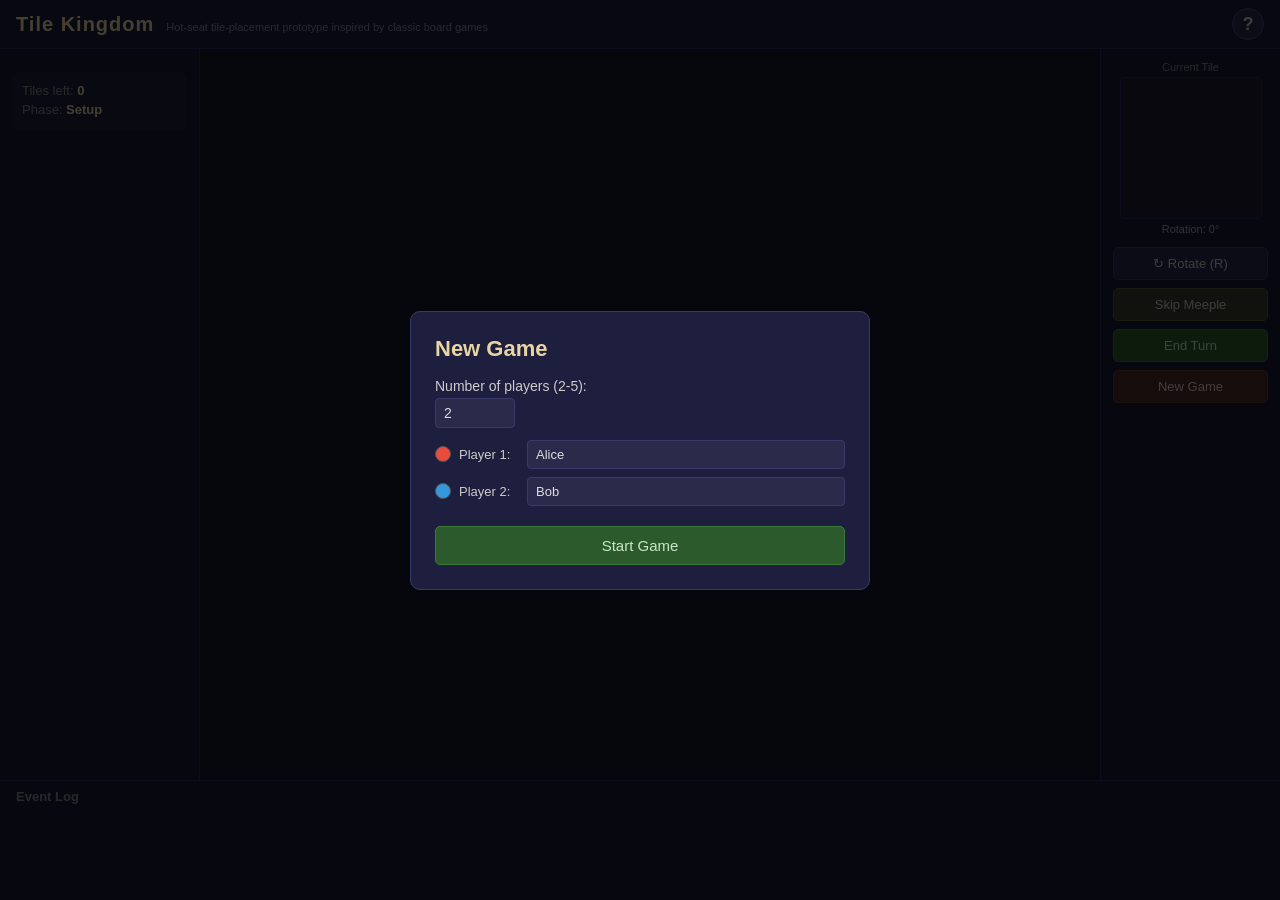
==== static/codex-token-monitor/carcassonne/index.html @ fed553e3 "feat: add raw export tests, update server with CORS, enhance UI" ====
<!DOCTYPE html>
<html lang="en">
<head>
<meta charset="UTF-8">
<meta name="viewport" content="width=device-width, initial-scale=1.0">
<title>Tile Kingdom - Hot-seat Tile-laying Board Game</title>
<link rel="stylesheet" href="styles.css">
</head>
<body>
<div id="app">

<header id="top-bar">
  <div id="title-area">
    <h1>Tile Kingdom</h1>
    <span id="subtitle">Hot-seat tile-placement prototype inspired by classic board games</span>
  </div>
  <button id="btn-help" title="How to play">?</button>
</header>

<div id="main-area">
  <div id="left-panel">
    <div id="players-panel"></div>
    <div id="game-info">
      <div class="info-row"><span class="info-label">Tiles left:</span> <span id="tiles-left">0</span></div>
      <div class="info-row"><span class="info-label">Phase:</span> <span id="game-phase">Setup</span></div>
    </div>
  </div>

  <div id="board-container">
    <canvas id="board-canvas"></canvas>
  </div>

  <div id="right-panel">
    <div id="current-tile-preview">
      <div class="preview-label">Current Tile</div>
      <canvas id="preview-canvas" width="140" height="140"></canvas>
      <div id="rotation-display">Rotation: 0&deg;</div>
    </div>
    <div id="controls">
      <button id="btn-rotate" class="ctrl-btn" title="Rotate tile 90° clockwise">↻ Rotate (R)</button>
      <button id="btn-skip-meeple" class="ctrl-btn ctrl-secondary" title="Skip meeple placement">Skip Meeple</button>
      <button id="btn-end-turn" class="ctrl-btn ctrl-primary" title="End current turn">End Turn</button>
      <button id="btn-restart" class="ctrl-btn ctrl-danger">New Game</button>
    </div>
  </div>
</div>

<div id="log-panel">
  <h3>Event Log</h3>
  <div id="log-entries"></div>
</div>

</div>

<div id="setup-modal" class="modal">
  <div class="modal-content">
    <h2>New Game</h2>
    <div class="setup-row">
      <label for="player-count">Number of players (2-5):</label>
      <input type="number" id="player-count" min="2" max="5" value="2">
    </div>
    <div id="player-names"></div>
    <button id="btn-start-game" class="ctrl-btn ctrl-primary">Start Game</button>
  </div>
</div>

<div id="help-modal" class="modal hidden">
  <div class="modal-content modal-help">
    <h2>How to Play</h2>
    <div class="help-section">
      <h3>Objective</h3>
      <p>Build the land tile by tile. Score points by completing roads, cities, and monasteries. Place your followers (meeples) strategically to claim features.</p>
    </div>
    <div class="help-section">
      <h3>Game Flow</h3>
      <ol>
        <li><strong>Draw a tile</strong> - A random tile is drawn from the deck.</li>
        <li><strong>Rotate &amp; place</strong> - Green-highlighted cells show valid placements. Click to place. Press <kbd>R</kbd> to rotate.</li>
        <li><strong>Place a meeple (optional)</strong> - Click a feature (road, city, monastery, or field) on the just-placed tile. Cannot claim a feature already claimed by anyone.</li>
        <li><strong>End turn</strong> - Completed features are scored automatically. Meeples return to your supply.</li>
      </ol>
    </div>
    <div class="help-section">
      <h3>Controls</h3>
      <table>
        <tr><td><kbd>Click</kbd></td><td>Place tile on highlighted cell</td></tr>
        <tr><td><kbd>R</kbd></td><td>Rotate tile 90 degrees</td></tr>
        <tr><td><kbd>Space</kbd></td><td>Skip meeple placement</td></tr>
        <tr><td><kbd>Enter</kbd></td><td>End turn</td></tr>
        <tr><td><kbd>Drag</kbd></td><td>Pan the board</td></tr>
        <tr><td><kbd>Scroll</kbd></td><td>Zoom in/out</td></tr>
      </table>
    </div>
    <div class="help-section">
      <h3>Scoring</h3>
      <ul>
        <li><strong>Road (completed):</strong> 1 point per tile</li>
        <li><strong>City (completed):</strong> 2 points per tile + 2 per shield</li>
        <li><strong>Monastery (completed):</strong> 9 points when surrounded by 8 tiles</li>
        <li><strong>End-game incomplete roads:</strong> 1 point per tile</li>
        <li><strong>End-game incomplete cities:</strong> 1 point per tile + 1 per shield</li>
        <li><strong>End-game monasteries:</strong> 1 point per surrounding tile + 1 for the monastery itself</li>
        <li><strong>End-game fields:</strong> 3 points per completed city bordering the field</li>
      </ul>
    </div>
    <div class="help-section">
      <h3>About this Edition</h3>
      <p>This is a hot-seat prototype for 2-5 players. The tile distribution is a <strong>representative deck</strong> (approximately 40 tiles) rather than the official 72-tile set. Core object rules and scoring mechanics are preserved. No AI or network play. All rendering is procedural (no original artwork used).</p>
    </div>
    <button id="btn-close-help" class="ctrl-btn">Close</button>
  </div>
</div>

<script src="game.js"></script>
<script src="app.js"></script>
</body>
</html>
---- static/codex-token-monitor/carcassonne/styles.css ----
*, *::before, *::after {
  box-sizing: border-box;
  margin: 0;
  padding: 0;
}

html, body {
  width: 100%;
  height: 100%;
  overflow: hidden;
  font-family: "Segoe UI", Tahoma, Geneva, Verdana, sans-serif;
  font-size: 14px;
  color: #e0e0e0;
  background: #12122a;
}

#app {
  display: flex;
  flex-direction: column;
  height: 100vh;
}

#top-bar {
  display: flex;
  align-items: center;
  justify-content: space-between;
  padding: 8px 16px;
  background: #1a1a3e;
  border-bottom: 1px solid #2a2a5a;
  flex-shrink: 0;
}

#title-area {
  display: flex;
  align-items: baseline;
  gap: 12px;
}

#top-bar h1 {
  font-size: 20px;
  color: #e8d5a3;
  font-weight: 700;
  letter-spacing: 1px;
}

#subtitle {
  font-size: 11px;
  color: #8888aa;
}

#btn-help {
  width: 32px;
  height: 32px;
  border-radius: 50%;
  border: 1px solid #4a4a7a;
  background: #2a2a4a;
  color: #ccc;
  font-size: 18px;
  font-weight: bold;
  cursor: pointer;
  transition: background 0.2s;
}

#btn-help:hover {
  background: #3a3a6a;
}

#main-area {
  display: flex;
  flex: 1;
  min-height: 0;
  overflow: hidden;
}

#left-panel {
  width: 200px;
  min-width: 180px;
  background: #161636;
  border-right: 1px solid #2a2a5a;
  padding: 12px;
  overflow-y: auto;
  flex-shrink: 0;
  display: flex;
  flex-direction: column;
  gap: 12px;
}

.player-card {
  padding: 10px;
  margin-bottom: 6px;
  background: #1e1e3e;
  border-radius: 6px;
  transition: background 0.2s;
}

.player-card.active {
  background: #2a2a5a;
  box-shadow: 0 0 8px rgba(52, 152, 219, 0.3);
}

.player-card.winner {
  background: #2a3a2a;
  box-shadow: 0 0 12px rgba(255, 215, 0, 0.4);
}

.player-name {
  font-weight: 700;
  font-size: 14px;
  color: #ddd;
}

.player-score {
  font-size: 20px;
  font-weight: 700;
  color: #e8d5a3;
  margin: 2px 0;
}

.player-meeples {
  font-size: 11px;
  color: #999;
}

#game-info {
  background: #1e1e3e;
  border-radius: 6px;
  padding: 10px;
}

.info-row {
  margin-bottom: 4px;
  font-size: 13px;
}

.info-label {
  color: #888;
}

#tiles-left, #game-phase {
  color: #e8d5a3;
  font-weight: 600;
}

#board-container {
  flex: 1;
  min-width: 0;
  position: relative;
  overflow: hidden;
  cursor: grab;
}

#board-container:active {
  cursor: grabbing;
}

#board-canvas {
  display: block;
  width: 100%;
  height: 100%;
}

#right-panel {
  width: 180px;
  min-width: 170px;
  background: #161636;
  border-left: 1px solid #2a2a5a;
  padding: 12px;
  display: flex;
  flex-direction: column;
  gap: 12px;
  align-items: center;
  overflow-y: auto;
  flex-shrink: 0;
}

#current-tile-preview {
  text-align: center;
}

.preview-label {
  font-size: 11px;
  color: #888;
  margin-bottom: 4px;
}

#preview-canvas {
  display: block;
  margin: 0 auto;
  border: 1px solid #2a2a5a;
  border-radius: 4px;
  background: #1a1a2e;
}

#rotation-display {
  font-size: 11px;
  color: #aaa;
  margin-top: 4px;
}

#controls {
  display: flex;
  flex-direction: column;
  gap: 8px;
  width: 100%;
}

.ctrl-btn {
  padding: 8px 10px;
  border: 1px solid #3a3a6a;
  border-radius: 5px;
  background: #2a2a4a;
  color: #ccc;
  font-size: 13px;
  cursor: pointer;
  transition: background 0.15s, border-color 0.15s;
  white-space: nowrap;
}

.ctrl-btn:hover:not(:disabled) {
  background: #3a3a6a;
}

.ctrl-btn:disabled {
  opacity: 0.4;
  cursor: not-allowed;
}

.ctrl-primary {
  background: #2d5a2d;
  border-color: #3a7a3a;
  color: #c8e6c9;
}

.ctrl-primary:hover:not(:disabled) {
  background: #3a7a3a;
}

.ctrl-secondary {
  background: #3a3a2d;
  border-color: #5a5a3a;
}

.ctrl-secondary:hover:not(:disabled) {
  background: #5a5a3a;
}

.ctrl-danger {
  background: #4a2a2a;
  border-color: #6a3a3a;
  color: #f5c6cb;
}

.ctrl-danger:hover:not(:disabled) {
  background: #6a3a3a;
}

#log-panel {
  height: 120px;
  min-height: 80px;
  background: #161636;
  border-top: 1px solid #2a2a5a;
  padding: 8px 16px;
  overflow-y: auto;
  flex-shrink: 0;
}

#log-panel h3 {
  font-size: 13px;
  color: #888;
  margin-bottom: 4px;
}

#log-entries {
  font-size: 11px;
  color: #aaa;
  line-height: 1.5;
}

.log-entry {
  padding: 1px 0;
}

.modal {
  position: fixed;
  top: 0;
  left: 0;
  width: 100%;
  height: 100%;
  background: rgba(0, 0, 0, 0.7);
  display: flex;
  align-items: center;
  justify-content: center;
  z-index: 1000;
}

.modal.hidden {
  display: none;
}

.modal-content {
  background: #1e1e3e;
  border: 1px solid #3a3a6a;
  border-radius: 10px;
  padding: 24px;
  max-width: 460px;
  width: 90%;
  max-height: 85vh;
  overflow-y: auto;
}

.modal-help {
  max-width: 540px;
}

.modal-content h2 {
  font-size: 22px;
  color: #e8d5a3;
  margin-bottom: 16px;
}

.setup-row {
  margin-bottom: 12px;
}

.setup-row label {
  display: block;
  margin-bottom: 4px;
  color: #ccc;
}

#player-count {
  width: 80px;
  padding: 6px 8px;
  border: 1px solid #3a3a6a;
  border-radius: 4px;
  background: #2a2a4a;
  color: #ddd;
  font-size: 14px;
}

.player-name-row {
  display: flex;
  align-items: center;
  gap: 8px;
  margin-bottom: 8px;
}

.color-swatch {
  width: 16px;
  height: 16px;
  border-radius: 50%;
  flex-shrink: 0;
  border: 1px solid #555;
}

.player-name-row label {
  width: 60px;
  font-size: 13px;
  color: #ccc;
  flex-shrink: 0;
}

.player-name-input {
  flex: 1;
  padding: 6px 8px;
  border: 1px solid #3a3a6a;
  border-radius: 4px;
  background: #2a2a4a;
  color: #ddd;
  font-size: 13px;
}

.player-name-input:focus {
  outline: none;
  border-color: #5a5a9a;
}

#btn-start-game {
  margin-top: 12px;
  width: 100%;
  padding: 10px;
  font-size: 15px;
}

.help-section {
  margin-bottom: 16px;
}

.help-section h3 {
  font-size: 15px;
  color: #e8d5a3;
  margin-bottom: 6px;
  border-bottom: 1px solid #2a2a5a;
  padding-bottom: 4px;
}

.help-section p, .help-section li {
  font-size: 13px;
  color: #ccc;
  line-height: 1.5;
  margin-bottom: 3px;
}

.help-section ol, .help-section ul {
  margin-left: 20px;
}

.help-section table {
  width: 100%;
  border-collapse: collapse;
}

.help-section td {
  padding: 4px 8px;
  font-size: 13px;
  color: #ccc;
  border-bottom: 1px solid #1a1a3a;
}

.help-section td:first-child {
  width: 80px;
  text-align: center;
}

kbd {
  display: inline-block;
  padding: 1px 6px;
  font-size: 11px;
  font-family: monospace;
  background: #2a2a4a;
  border: 1px solid #4a4a6a;
  border-radius: 3px;
  color: #ddd;
}

#btn-close-help {
  margin-top: 8px;
}
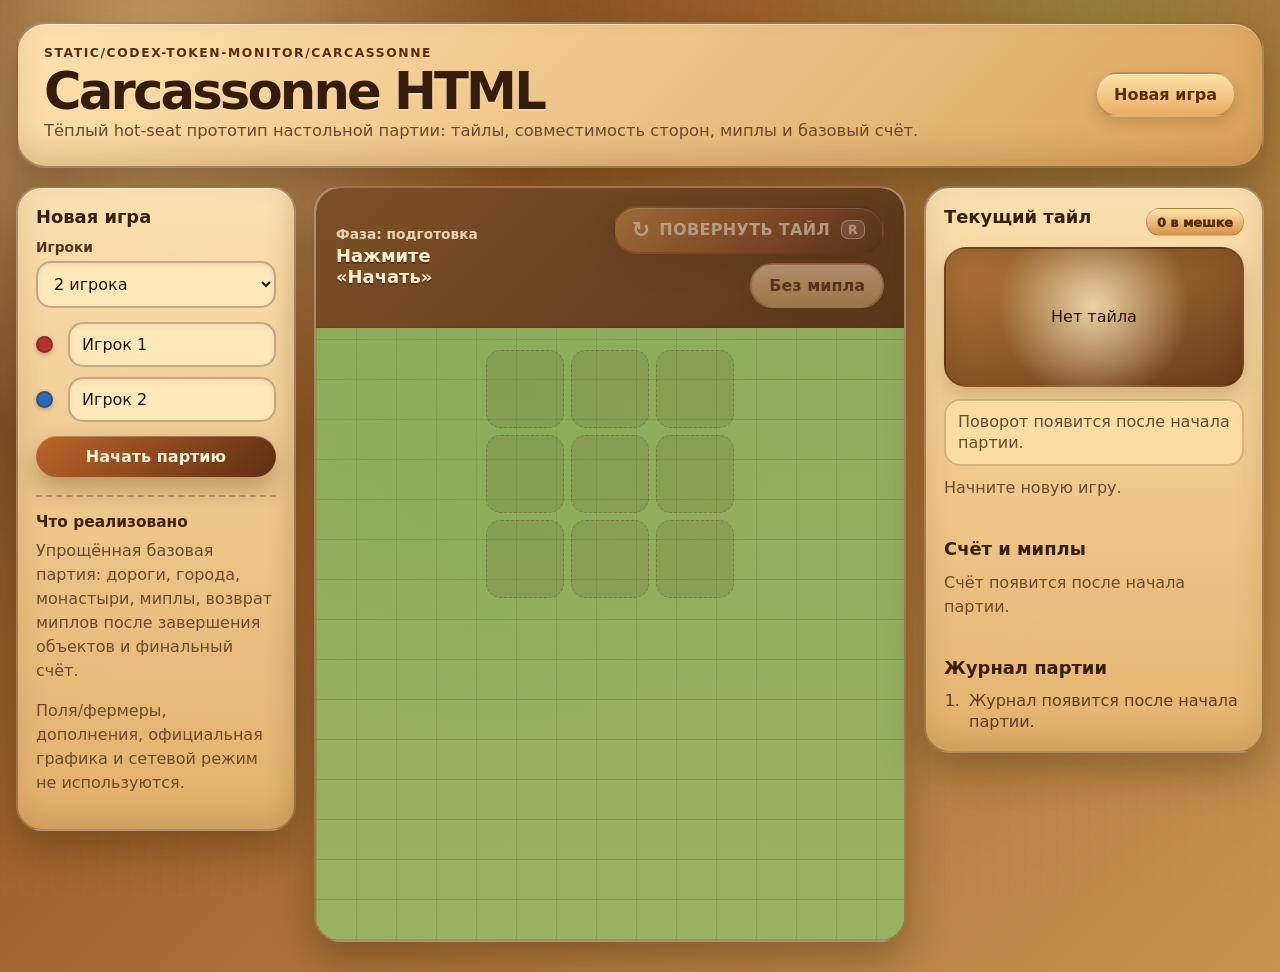
==== commit 5087ad6a: "chore: sync repository state" ====
--- a/static/codex-token-monitor/carcassonne/index.html
+++ b/static/codex-token-monitor/carcassonne/index.html
@@ -1,117 +1,87 @@
-<!DOCTYPE html>
-<html lang="en">
+<!doctype html>
+<html lang="ru">
 <head>
-<meta charset="UTF-8">
-<meta name="viewport" content="width=device-width, initial-scale=1.0">
-<title>Tile Kingdom - Hot-seat Tile-laying Board Game</title>
-<link rel="stylesheet" href="styles.css">
+  <meta charset="utf-8" />
+  <meta name="viewport" content="width=device-width, initial-scale=1" />
+  <title>Carcassonne HTML Prototype</title>
+  <link rel="stylesheet" href="styles.css" />
 </head>
 <body>
-<div id="app">
+  <div class="app-shell">
+    <header class="topbar">
+      <div>
+        <p class="eyebrow">static/codex-token-monitor/carcassonne</p>
+        <h1>Carcassonne HTML</h1>
+        <p class="subtitle">Тёплый hot-seat прототип настольной партии: тайлы, совместимость сторон, миплы и базовый счёт.</p>
+      </div>
+      <button id="new-game-top" class="ghost-button" type="button">Новая игра</button>
+    </header>
 
-<header id="top-bar">
-  <div id="title-area">
-    <h1>Tile Kingdom</h1>
-    <span id="subtitle">Hot-seat tile-placement prototype inspired by classic board games</span>
-  </div>
-  <button id="btn-help" title="How to play">?</button>
-</header>
+    <main class="layout">
+      <aside class="panel setup-panel" id="setup-panel">
+        <h2>Новая игра</h2>
+        <label class="field-label" for="player-count">Игроки</label>
+        <select id="player-count">
+          <option value="2">2 игрока</option>
+          <option value="3">3 игрока</option>
+          <option value="4">4 игрока</option>
+          <option value="5">5 игроков</option>
+        </select>
+        <div id="player-names" class="player-names"></div>
+        <button id="start-game" class="primary-button" type="button">Начать партию</button>
 
-<div id="main-area">
-  <div id="left-panel">
-    <div id="players-panel"></div>
-    <div id="game-info">
-      <div class="info-row"><span class="info-label">Tiles left:</span> <span id="tiles-left">0</span></div>
-      <div class="info-row"><span class="info-label">Phase:</span> <span id="game-phase">Setup</span></div>
-    </div>
+        <section class="rules-note">
+          <h3>Что реализовано</h3>
+          <p>Упрощённая базовая партия: дороги, города, монастыри, миплы, возврат миплов после завершения объектов и финальный счёт.</p>
+          <p>Поля/фермеры, дополнения, официальная графика и сетевой режим не используются.</p>
+        </section>
+      </aside>
+
+      <section class="board-panel">
+        <div class="board-toolbar">
+          <div>
+            <p class="turn-label" id="phase-label">Фаза: подготовка</p>
+            <h2 id="current-player-title">Нажмите «Начать»</h2>
+          </div>
+          <div class="toolbar-actions">
+            <button id="rotate-tile" class="rotate-button" type="button" aria-keyshortcuts="R" title="Повернуть текущий тайл перед размещением: кнопка или клавиша R">
+              <span class="rotate-icon" aria-hidden="true">↻</span>
+              <span>Повернуть тайл</span>
+              <span class="kbd">R</span>
+            </button>
+            <button id="skip-meeple" class="secondary-button" type="button">Без мипла</button>
+          </div>
+        </div>
+
+        <div id="board" class="board" aria-label="Игровое поле"></div>
+      </section>
+
+      <aside class="panel side-panel">
+        <section class="current-tile-card">
+          <div class="card-header">
+            <h2>Текущий тайл</h2>
+            <span id="deck-counter" class="pill">0 в мешке</span>
+          </div>
+          <div id="current-tile" class="tile-preview" aria-live="polite"></div>
+          <div id="rotation-status" class="rotation-status">Поворот появится после начала партии.</div>
+          <p id="tile-hint" class="hint">Поверните тайл и выберите подсвеченную клетку.</p>
+          <div id="feature-actions" class="feature-actions"></div>
+        </section>
+
+        <section class="score-card">
+          <h2>Счёт и миплы</h2>
+          <div id="scoreboard" class="scoreboard"></div>
+        </section>
+
+        <section class="log-card">
+          <h2>Журнал партии</h2>
+          <ol id="event-log" class="event-log"></ol>
+        </section>
+      </aside>
+    </main>
   </div>
 
-  <div id="board-container">
-    <canvas id="board-canvas"></canvas>
-  </div>
-
-  <div id="right-panel">
-    <div id="current-tile-preview">
-      <div class="preview-label">Current Tile</div>
-      <canvas id="preview-canvas" width="140" height="140"></canvas>
-      <div id="rotation-display">Rotation: 0&deg;</div>
-    </div>
-    <div id="controls">
-      <button id="btn-rotate" class="ctrl-btn" title="Rotate tile 90° clockwise">↻ Rotate (R)</button>
-      <button id="btn-skip-meeple" class="ctrl-btn ctrl-secondary" title="Skip meeple placement">Skip Meeple</button>
-      <button id="btn-end-turn" class="ctrl-btn ctrl-primary" title="End current turn">End Turn</button>
-      <button id="btn-restart" class="ctrl-btn ctrl-danger">New Game</button>
-    </div>
-  </div>
-</div>
-
-<div id="log-panel">
-  <h3>Event Log</h3>
-  <div id="log-entries"></div>
-</div>
-
-</div>
-
-<div id="setup-modal" class="modal">
-  <div class="modal-content">
-    <h2>New Game</h2>
-    <div class="setup-row">
-      <label for="player-count">Number of players (2-5):</label>
-      <input type="number" id="player-count" min="2" max="5" value="2">
-    </div>
-    <div id="player-names"></div>
-    <button id="btn-start-game" class="ctrl-btn ctrl-primary">Start Game</button>
-  </div>
-</div>
-
-<div id="help-modal" class="modal hidden">
-  <div class="modal-content modal-help">
-    <h2>How to Play</h2>
-    <div class="help-section">
-      <h3>Objective</h3>
-      <p>Build the land tile by tile. Score points by completing roads, cities, and monasteries. Place your followers (meeples) strategically to claim features.</p>
-    </div>
-    <div class="help-section">
-      <h3>Game Flow</h3>
-      <ol>
-        <li><strong>Draw a tile</strong> - A random tile is drawn from the deck.</li>
-        <li><strong>Rotate &amp; place</strong> - Green-highlighted cells show valid placements. Click to place. Press <kbd>R</kbd> to rotate.</li>
-        <li><strong>Place a meeple (optional)</strong> - Click a feature (road, city, monastery, or field) on the just-placed tile. Cannot claim a feature already claimed by anyone.</li>
-        <li><strong>End turn</strong> - Completed features are scored automatically. Meeples return to your supply.</li>
-      </ol>
-    </div>
-    <div class="help-section">
-      <h3>Controls</h3>
-      <table>
-        <tr><td><kbd>Click</kbd></td><td>Place tile on highlighted cell</td></tr>
-        <tr><td><kbd>R</kbd></td><td>Rotate tile 90 degrees</td></tr>
-        <tr><td><kbd>Space</kbd></td><td>Skip meeple placement</td></tr>
-        <tr><td><kbd>Enter</kbd></td><td>End turn</td></tr>
-        <tr><td><kbd>Drag</kbd></td><td>Pan the board</td></tr>
-        <tr><td><kbd>Scroll</kbd></td><td>Zoom in/out</td></tr>
-      </table>
-    </div>
-    <div class="help-section">
-      <h3>Scoring</h3>
-      <ul>
-        <li><strong>Road (completed):</strong> 1 point per tile</li>
-        <li><strong>City (completed):</strong> 2 points per tile + 2 per shield</li>
-        <li><strong>Monastery (completed):</strong> 9 points when surrounded by 8 tiles</li>
-        <li><strong>End-game incomplete roads:</strong> 1 point per tile</li>
-        <li><strong>End-game incomplete cities:</strong> 1 point per tile + 1 per shield</li>
-        <li><strong>End-game monasteries:</strong> 1 point per surrounding tile + 1 for the monastery itself</li>
-        <li><strong>End-game fields:</strong> 3 points per completed city bordering the field</li>
-      </ul>
-    </div>
-    <div class="help-section">
-      <h3>About this Edition</h3>
-      <p>This is a hot-seat prototype for 2-5 players. The tile distribution is a <strong>representative deck</strong> (approximately 40 tiles) rather than the official 72-tile set. Core object rules and scoring mechanics are preserved. No AI or network play. All rendering is procedural (no original artwork used).</p>
-    </div>
-    <button id="btn-close-help" class="ctrl-btn">Close</button>
-  </div>
-</div>
-
-<script src="game.js"></script>
-<script src="app.js"></script>
+  <script src="game.js"></script>
+  <script src="app.js"></script>
 </body>
 </html>
--- a/static/codex-token-monitor/carcassonne/styles.css
+++ b/static/codex-token-monitor/carcassonne/styles.css
@@ -1,438 +1,522 @@
-*, *::before, *::after {
-  box-sizing: border-box;
+:root {
+  color-scheme: light;
+  --bg: #b9854a;
+  --bg-deep: #6f431f;
+  --paper: #f6dfb5;
+  --paper-strong: #f2c986;
+  --paper-dark: #d8a35b;
+  --ink: #26180d;
+  --muted: #6a4930;
+  --line: #8f5d2e;
+  --accent: #a85622;
+  --accent-dark: #5b2b12;
+  --accent-bright: #df8c35;
+  --good: #24763b;
+  --good-glow: rgba(68, 151, 70, 0.34);
+  --danger: #9e3026;
+  --field: #78a947;
+  --field-dark: #4f7b2e;
+  --road: #b8793e;
+  --road-dark: #815027;
+  --city: #b34a3c;
+  --city-dark: #763127;
+  --monastery: #e6bc63;
+  --shadow: 0 18px 40px rgba(50, 25, 6, 0.34);
+  --inner-shadow: inset 0 1px 0 rgba(255, 255, 255, 0.45), inset 0 -14px 28px rgba(94, 47, 14, 0.16);
+  --tile-size: 78px;
+}
+
+* { box-sizing: border-box; }
+
+body {
   margin: 0;
-  padding: 0;
-}
-
-html, body {
-  width: 100%;
-  height: 100%;
-  overflow: hidden;
-  font-family: "Segoe UI", Tahoma, Geneva, Verdana, sans-serif;
-  font-size: 14px;
-  color: #e0e0e0;
-  background: #12122a;
-}
-
-#app {
-  display: flex;
-  flex-direction: column;
-  height: 100vh;
-}
-
-#top-bar {
+  min-height: 100vh;
+  font-family: "Trebuchet MS", Candara, "Segoe UI", system-ui, sans-serif;
+  color: var(--ink);
+  background:
+    radial-gradient(circle at 12% 8%, rgba(255, 224, 153, 0.62), transparent 24rem),
+    radial-gradient(circle at 85% 5%, rgba(112, 157, 64, 0.36), transparent 20rem),
+    linear-gradient(135deg, #6b3a18 0%, #a0642d 39%, #c79350 100%);
+}
+
+body::before {
+  content: "";
+  position: fixed;
+  inset: 0;
+  pointer-events: none;
+  opacity: 0.18;
+  background:
+    repeating-linear-gradient(18deg, rgba(255,255,255,0.18) 0, rgba(255,255,255,0.18) 1px, transparent 1px, transparent 12px),
+    repeating-linear-gradient(90deg, rgba(38,24,13,0.22) 0, rgba(38,24,13,0.22) 1px, transparent 1px, transparent 16px);
+  mix-blend-mode: soft-light;
+}
+
+button, input, select { font: inherit; }
+button { cursor: pointer; }
+button:disabled { cursor: not-allowed; opacity: 0.5; filter: grayscale(0.25); }
+
+.app-shell {
+  position: relative;
+  z-index: 1;
+  width: min(1600px, calc(100vw - 32px));
+  margin: 0 auto;
+  padding: 22px 0 30px;
+}
+
+.topbar {
   display: flex;
   align-items: center;
   justify-content: space-between;
-  padding: 8px 16px;
-  background: #1a1a3e;
-  border-bottom: 1px solid #2a2a5a;
-  flex-shrink: 0;
-}
-
-#title-area {
+  gap: 18px;
+  margin-bottom: 18px;
+  padding: 22px 26px;
+  border: 2px solid rgba(66, 33, 11, 0.45);
+  border-radius: 30px;
+  background:
+    linear-gradient(135deg, rgba(254, 226, 174, 0.96), rgba(218, 158, 84, 0.92)),
+    var(--paper);
+  box-shadow: var(--shadow), var(--inner-shadow);
+}
+
+h1, h2, h3, p { margin-top: 0; }
+h1 {
+  margin-bottom: 4px;
+  font-size: clamp(2.2rem, 4vw, 4.5rem);
+  line-height: 0.94;
+  letter-spacing: -0.055em;
+  color: #341d0c;
+  text-shadow: 0 2px 0 rgba(255, 226, 169, 0.6);
+}
+h2 { margin-bottom: 12px; font-size: 1.12rem; color: #38200f; }
+h3 { margin-bottom: 8px; font-size: 0.96rem; color: #402310; }
+.subtitle, .hint, .rules-note p { color: var(--muted); line-height: 1.5; }
+.subtitle { margin-bottom: 0; font-size: 1.02rem; }
+.eyebrow {
+  margin-bottom: 7px;
+  color: var(--accent-dark);
+  font-size: 0.77rem;
+  font-weight: 900;
+  letter-spacing: 0.13em;
+  text-transform: uppercase;
+}
+
+.layout {
+  display: grid;
+  grid-template-columns: 280px minmax(480px, 1fr) 340px;
+  gap: 18px;
+  align-items: start;
+}
+.panel, .board-panel {
+  border: 2px solid rgba(70, 35, 12, 0.42);
+  border-radius: 26px;
+  background:
+    linear-gradient(180deg, rgba(255, 230, 181, 0.95), rgba(231, 181, 111, 0.94));
+  box-shadow: var(--shadow), var(--inner-shadow);
+}
+.panel { padding: 18px; }
+.board-panel { min-height: 690px; overflow: hidden; }
+.side-panel { display: grid; gap: 22px; }
+
+.field-label { display: block; margin-bottom: 6px; color: #54331b; font-weight: 900; font-size: 0.86rem; }
+select, input {
+  width: 100%;
+  border: 2px solid rgba(86, 48, 20, 0.35);
+  border-radius: 15px;
+  background: #ffe9bb;
+  color: var(--ink);
+  padding: 11px 12px;
+  outline: none;
+  box-shadow: inset 0 2px 6px rgba(78, 39, 10, 0.08);
+}
+input:focus, select:focus { border-color: var(--accent); box-shadow: 0 0 0 4px rgba(223, 140, 53, 0.24); }
+.player-names { display: grid; gap: 10px; margin: 14px 0; }
+.player-name-row { display: grid; grid-template-columns: 24px 1fr; gap: 8px; align-items: center; }
+.player-dot { width: 17px; height: 17px; border-radius: 50%; border: 2px solid rgba(38, 24, 13, 0.28); box-shadow: 0 2px 5px rgba(49,24,7,0.25); }
+
+.primary-button, .secondary-button, .ghost-button, .rotate-button {
+  border: 0;
+  border-radius: 999px;
+  padding: 11px 17px;
+  font-weight: 900;
+  transition: transform 120ms ease, box-shadow 120ms ease, background 120ms ease, filter 120ms ease;
+}
+.primary-button {
+  width: 100%;
+  color: #fff4d6;
+  background: linear-gradient(135deg, #bb6429, #5f2e13);
+  box-shadow: 0 12px 24px rgba(80, 39, 10, 0.32), inset 0 1px 0 rgba(255,255,255,0.25);
+}
+.secondary-button, .ghost-button {
+  border: 2px solid rgba(84, 43, 16, 0.26);
+  color: var(--accent-dark);
+  background: linear-gradient(180deg, #ffe2a7, #e9ad62);
+  box-shadow: inset 0 1px 0 rgba(255,255,255,0.42), 0 7px 14px rgba(74, 37, 12, 0.18);
+}
+.ghost-button { white-space: nowrap; }
+.rotate-button {
+  display: inline-flex;
+  align-items: center;
+  gap: 9px;
+  min-height: 48px;
+  border: 2px solid rgba(70, 32, 9, 0.38);
+  color: #fff7dc;
+  background: linear-gradient(135deg, #e18d2f 0%, #a94e1e 52%, #5c2a10 100%);
+  box-shadow: 0 13px 26px rgba(75, 34, 8, 0.34), inset 0 1px 0 rgba(255,255,255,0.32);
+  text-transform: uppercase;
+  letter-spacing: 0.02em;
+}
+.rotate-icon { font-size: 1.35rem; line-height: 1; }
+.primary-button:not(:disabled):hover, .secondary-button:not(:disabled):hover, .ghost-button:not(:disabled):hover, .rotate-button:not(:disabled):hover {
+  transform: translateY(-1px);
+  box-shadow: 0 14px 25px rgba(76, 36, 10, 0.28), inset 0 1px 0 rgba(255,255,255,0.34);
+  filter: saturate(1.05);
+}
+.rotate-button.just-rotated .rotate-icon { animation: spinIcon 260ms ease-out; }
+.kbd {
+  display: inline-grid;
+  place-items: center;
+  min-width: 1.55em;
+  height: 1.55em;
+  margin-left: 2px;
+  padding: 1px 6px;
+  border: 1px solid rgba(255, 239, 196, 0.7);
+  border-radius: 7px;
+  background: rgba(255, 244, 218, 0.22);
+  font-size: 0.78em;
+  box-shadow: inset 0 -1px 0 rgba(65, 31, 8, 0.28);
+}
+
+.rules-note { margin-top: 18px; padding-top: 16px; border-top: 2px dashed rgba(88, 47, 18, 0.3); }
+
+.board-toolbar {
   display: flex;
-  align-items: baseline;
-  gap: 12px;
-}
-
-#top-bar h1 {
-  font-size: 20px;
-  color: #e8d5a3;
-  font-weight: 700;
-  letter-spacing: 1px;
-}
-
-#subtitle {
-  font-size: 11px;
-  color: #8888aa;
-}
-
-#btn-help {
-  width: 32px;
-  height: 32px;
-  border-radius: 50%;
-  border: 1px solid #4a4a7a;
-  background: #2a2a4a;
-  color: #ccc;
-  font-size: 18px;
-  font-weight: bold;
-  cursor: pointer;
-  transition: background 0.2s;
-}
-
-#btn-help:hover {
-  background: #3a3a6a;
-}
-
-#main-area {
-  display: flex;
-  flex: 1;
-  min-height: 0;
-  overflow: hidden;
-}
-
-#left-panel {
-  width: 200px;
-  min-width: 180px;
-  background: #161636;
-  border-right: 1px solid #2a2a5a;
-  padding: 12px;
-  overflow-y: auto;
-  flex-shrink: 0;
-  display: flex;
-  flex-direction: column;
-  gap: 12px;
-}
-
-.player-card {
-  padding: 10px;
-  margin-bottom: 6px;
-  background: #1e1e3e;
-  border-radius: 6px;
-  transition: background 0.2s;
-}
-
-.player-card.active {
-  background: #2a2a5a;
-  box-shadow: 0 0 8px rgba(52, 152, 219, 0.3);
-}
-
-.player-card.winner {
-  background: #2a3a2a;
-  box-shadow: 0 0 12px rgba(255, 215, 0, 0.4);
-}
-
-.player-name {
-  font-weight: 700;
-  font-size: 14px;
-  color: #ddd;
-}
-
-.player-score {
-  font-size: 20px;
-  font-weight: 700;
-  color: #e8d5a3;
-  margin: 2px 0;
-}
-
-.player-meeples {
-  font-size: 11px;
-  color: #999;
-}
-
-#game-info {
-  background: #1e1e3e;
-  border-radius: 6px;
-  padding: 10px;
-}
-
-.info-row {
-  margin-bottom: 4px;
-  font-size: 13px;
-}
-
-.info-label {
-  color: #888;
-}
-
-#tiles-left, #game-phase {
-  color: #e8d5a3;
-  font-weight: 600;
-}
-
-#board-container {
-  flex: 1;
-  min-width: 0;
+  align-items: center;
+  justify-content: space-between;
+  gap: 14px;
+  padding: 18px 20px;
+  border-bottom: 2px solid rgba(72, 36, 12, 0.28);
+  background:
+    linear-gradient(135deg, rgba(117, 72, 31, 0.94), rgba(82, 45, 18, 0.95));
+  color: #fff1cf;
+}
+.board-toolbar h2, .board-toolbar .turn-label { color: #fff1cf; }
+.turn-label { margin-bottom: 3px; font-weight: 900; font-size: 0.86rem; opacity: 0.82; }
+#current-player-title { margin-bottom: 0; text-shadow: 0 2px 0 rgba(39, 18, 4, 0.38); }
+.toolbar-actions { display: flex; flex-wrap: wrap; gap: 9px; justify-content: flex-end; }
+
+.board {
+  display: grid;
+  gap: 7px;
+  padding: 22px;
+  overflow: auto;
+  min-height: 612px;
+  align-content: start;
+  justify-content: center;
+  background:
+    radial-gradient(circle at 30% 20%, rgba(125, 171, 78, 0.34), transparent 18rem),
+    linear-gradient(rgba(72, 105, 45, 0.18), rgba(80, 49, 21, 0.08)),
+    repeating-linear-gradient(0deg, rgba(76,44,16,0.16) 0, rgba(76,44,16,0.16) 1px, transparent 1px, transparent 40px),
+    repeating-linear-gradient(90deg, rgba(76,44,16,0.14) 0, rgba(76,44,16,0.14) 1px, transparent 1px, transparent 40px),
+    #9fbc67;
+}
+.board.valids-updated .board-cell.valid { animation: validFlash 420ms ease-out; }
+
+.board-cell {
+  width: var(--tile-size);
+  height: var(--tile-size);
+  border: 1px dashed rgba(55, 31, 11, 0.28);
+  border-radius: 15px;
+  background: rgba(82, 58, 27, 0.12);
+  position: relative;
+}
+.board-cell.valid {
+  border: 3px solid rgba(28, 100, 42, 0.86);
+  background: linear-gradient(135deg, rgba(255,255,255,0.16), rgba(43, 126, 51, 0.23));
+  box-shadow: 0 0 0 3px rgba(247, 223, 159, 0.36), 0 8px 18px rgba(29, 83, 31, 0.22);
+}
+.board-cell.valid::after {
+  content: "+";
+  position: absolute;
+  inset: 0;
+  display: grid;
+  place-items: center;
+  color: #145d29;
+  font-size: 1.55rem;
+  font-weight: 1000;
+  text-shadow: 0 1px 0 rgba(255,255,255,0.8);
+}
+.board-cell.valid:hover { outline: 5px solid rgba(246, 219, 142, 0.46); }
+.board-cell.occupied { border: 0; background: transparent; box-shadow: none; }
+
+.tile-preview {
+  min-height: 140px;
+  display: grid;
+  place-items: center;
+  margin: 8px 0 12px;
+  border-radius: 22px;
+  background:
+    radial-gradient(circle at 50% 42%, rgba(255, 240, 194, 0.8), transparent 6rem),
+    linear-gradient(160deg, #b57939, #6c3d1a);
+  border: 2px solid rgba(64, 32, 11, 0.38);
+  box-shadow: inset 0 10px 28px rgba(54, 25, 8, 0.22), 0 10px 20px rgba(54, 25, 8, 0.18);
+}
+.tile-preview.preview-rotated .tile.large { animation: tilePop 260ms ease-out; }
+.tile {
+  width: var(--tile-size);
+  height: var(--tile-size);
   position: relative;
   overflow: hidden;
-  cursor: grab;
-}
-
-#board-container:active {
-  cursor: grabbing;
-}
-
-#board-canvas {
+  border: 3px solid rgba(50, 27, 10, 0.76);
+  border-radius: 15px;
+  background: var(--field);
+  box-shadow: 0 10px 18px rgba(42, 21, 6, 0.38), inset 0 0 0 1px rgba(255,255,255,0.24);
+  isolation: isolate;
+}
+.tile.large { --tile-size: 108px; border-radius: 20px; }
+.tile-art {
+  position: absolute;
+  inset: 0;
   display: block;
-  width: 100%;
-  height: 100%;
-}
-
-#right-panel {
-  width: 180px;
-  min-width: 170px;
-  background: #161636;
-  border-left: 1px solid #2a2a5a;
-  padding: 12px;
-  display: flex;
-  flex-direction: column;
-  gap: 12px;
+  border-radius: inherit;
+  overflow: hidden;
+  background:
+    radial-gradient(circle at 25% 20%, rgba(255,255,255,0.18), transparent 1.6rem),
+    linear-gradient(135deg, var(--field), var(--field-dark));
+  transform: rotate(var(--tile-rotation));
+  transform-origin: center;
+  transition: transform 180ms ease-out;
+}
+.tile-art::before {
+  content: "";
+  position: absolute;
+  inset: 0;
+  z-index: 0;
+  opacity: 0.22;
+  background:
+    radial-gradient(circle at 20% 75%, rgba(255,255,255,0.32) 0 3px, transparent 4px),
+    radial-gradient(circle at 75% 30%, rgba(39, 86, 35, 0.22) 0 4px, transparent 5px),
+    radial-gradient(circle at 55% 70%, rgba(39, 86, 35, 0.18) 0 3px, transparent 4px);
+}
+.tile-edge { position: absolute; z-index: 1; }
+.tile-edge.n { inset: 0 25% auto 25%; height: 32%; border-radius: 0 0 13px 13px; }
+.tile-edge.e { inset: 25% 0 25% auto; width: 32%; border-radius: 13px 0 0 13px; }
+.tile-edge.s { inset: auto 25% 0 25%; height: 32%; border-radius: 13px 13px 0 0; }
+.tile-edge.w { inset: 25% auto 25% 0; width: 32%; border-radius: 0 13px 13px 0; }
+.edge-F { background: linear-gradient(135deg, var(--field), var(--field-dark)); }
+.edge-R { background: linear-gradient(135deg, #d6a35d, var(--road) 55%, var(--road-dark)); }
+.edge-R::after {
+  content: "";
+  position: absolute;
+  inset: 42% 0 auto 0;
+  height: 3px;
+  background: rgba(82, 48, 22, 0.32);
+}
+.tile-edge.e.edge-R::after, .tile-edge.w.edge-R::after { inset: 0 auto 0 42%; width: 3px; height: auto; }
+.edge-C {
+  background:
+    repeating-linear-gradient(45deg, rgba(255, 226, 187, 0.17) 0 6px, transparent 6px 12px),
+    linear-gradient(135deg, #cf6554, var(--city) 58%, var(--city-dark));
+}
+.tile-core {
+  position: absolute;
+  inset: 27%;
+  z-index: 2;
+  display: grid;
+  place-items: center;
+  border-radius: 999px;
+  color: #2a170a;
+  font-size: calc(var(--tile-size) * 0.27);
+  font-weight: 1000;
+  text-shadow: 0 1px 0 rgba(255,255,255,0.44);
+  box-shadow: inset 0 1px 0 rgba(255,255,255,0.38), 0 2px 5px rgba(45, 22, 7, 0.2);
+}
+.core-F { background: rgba(126, 172, 72, 0.7); }
+.core-R { background: linear-gradient(135deg, #d6a35d, var(--road)); }
+.core-C { background: linear-gradient(135deg, #d46c5a, var(--city)); }
+.core-M { background: linear-gradient(135deg, #ffe3a1, var(--monastery)); border: 2px solid rgba(80, 40, 13, 0.35); }
+.core-X { background: #d5a96b; }
+.tile-shield {
+  position: absolute;
+  z-index: 5;
+  right: 7px;
+  top: 7px;
+  width: 19px;
+  height: 22px;
+  display: grid;
+  place-items: center;
+  border-radius: 8px 8px 12px 12px;
+  background: linear-gradient(180deg, #ffe07a, #c58a24);
+  border: 1px solid rgba(63, 31, 9, 0.45);
+  color: #4c260a;
+  font-size: 0.72rem;
+  font-weight: 1000;
+  box-shadow: 0 2px 5px rgba(50,24,7,0.28);
+}
+.rotation-compass {
+  position: absolute;
+  z-index: 6;
+  left: 50%;
+  top: 4px;
+  transform: translateX(-50%);
+  color: rgba(255, 246, 222, 0.92);
+  font-size: 0.76rem;
+  line-height: 1;
+  text-shadow: 0 1px 2px rgba(37, 18, 5, 0.55);
+  pointer-events: none;
+}
+.rotation-badge {
+  position: absolute;
+  z-index: 8;
+  right: 6px;
+  bottom: 6px;
+  min-width: 34px;
+  padding: 3px 6px;
+  border-radius: 999px;
+  color: #fff4d6;
+  background: rgba(48, 24, 8, 0.72);
+  border: 1px solid rgba(255, 239, 196, 0.28);
+  font-size: 0.74rem;
+  font-weight: 900;
+  text-align: center;
+}
+.meeple {
+  position: absolute;
+  z-index: 9;
+  left: 50%;
+  top: 50%;
+  transform: translate(-50%, -50%);
+  width: 21px;
+  height: 21px;
+  border-radius: 50% 50% 42% 42%;
+  border: 2px solid rgba(255,248,225,0.95);
+  box-shadow: 0 3px 8px rgba(0,0,0,0.38);
+}
+.meeple::after {
+  content: "";
+  position: absolute;
+  left: 50%;
+  top: -7px;
+  transform: translateX(-50%);
+  width: 12px;
+  height: 12px;
+  border-radius: 50%;
+  background: inherit;
+  border: inherit;
+  border-bottom: 0;
+}
+.coord {
+  position: absolute;
+  left: 6px;
+  bottom: 4px;
+  z-index: 10;
+  color: rgba(255, 247, 224, 0.92);
+  background: rgba(44, 23, 8, 0.5);
+  padding: 1px 4px;
+  border-radius: 999px;
+  font-size: 0.6rem;
+  font-weight: 900;
+}
+
+.card-header { display: flex; align-items: center; justify-content: space-between; gap: 8px; }
+.pill {
+  display: inline-flex;
   align-items: center;
-  overflow-y: auto;
-  flex-shrink: 0;
-}
-
-#current-tile-preview {
-  text-align: center;
-}
-
-.preview-label {
-  font-size: 11px;
-  color: #888;
-  margin-bottom: 4px;
-}
-
-#preview-canvas {
-  display: block;
-  margin: 0 auto;
-  border: 1px solid #2a2a5a;
-  border-radius: 4px;
-  background: #1a1a2e;
-}
-
-#rotation-display {
-  font-size: 11px;
-  color: #aaa;
-  margin-top: 4px;
-}
-
-#controls {
-  display: flex;
-  flex-direction: column;
-  gap: 8px;
-  width: 100%;
-}
-
-.ctrl-btn {
-  padding: 8px 10px;
-  border: 1px solid #3a3a6a;
-  border-radius: 5px;
-  background: #2a2a4a;
-  color: #ccc;
-  font-size: 13px;
-  cursor: pointer;
-  transition: background 0.15s, border-color 0.15s;
-  white-space: nowrap;
-}
-
-.ctrl-btn:hover:not(:disabled) {
-  background: #3a3a6a;
-}
-
-.ctrl-btn:disabled {
-  opacity: 0.4;
-  cursor: not-allowed;
-}
-
-.ctrl-primary {
-  background: #2d5a2d;
-  border-color: #3a7a3a;
-  color: #c8e6c9;
-}
-
-.ctrl-primary:hover:not(:disabled) {
-  background: #3a7a3a;
-}
-
-.ctrl-secondary {
-  background: #3a3a2d;
-  border-color: #5a5a3a;
-}
-
-.ctrl-secondary:hover:not(:disabled) {
-  background: #5a5a3a;
-}
-
-.ctrl-danger {
-  background: #4a2a2a;
-  border-color: #6a3a3a;
-  color: #f5c6cb;
-}
-
-.ctrl-danger:hover:not(:disabled) {
-  background: #6a3a3a;
-}
-
-#log-panel {
-  height: 120px;
-  min-height: 80px;
-  background: #161636;
-  border-top: 1px solid #2a2a5a;
-  padding: 8px 16px;
-  overflow-y: auto;
-  flex-shrink: 0;
-}
-
-#log-panel h3 {
-  font-size: 13px;
-  color: #888;
-  margin-bottom: 4px;
-}
-
-#log-entries {
-  font-size: 11px;
-  color: #aaa;
-  line-height: 1.5;
-}
-
-.log-entry {
-  padding: 1px 0;
-}
-
-.modal {
-  position: fixed;
-  top: 0;
-  left: 0;
-  width: 100%;
-  height: 100%;
-  background: rgba(0, 0, 0, 0.7);
-  display: flex;
-  align-items: center;
-  justify-content: center;
-  z-index: 1000;
-}
-
-.modal.hidden {
-  display: none;
-}
-
-.modal-content {
-  background: #1e1e3e;
-  border: 1px solid #3a3a6a;
-  border-radius: 10px;
-  padding: 24px;
-  max-width: 460px;
-  width: 90%;
-  max-height: 85vh;
-  overflow-y: auto;
-}
-
-.modal-help {
-  max-width: 540px;
-}
-
-.modal-content h2 {
-  font-size: 22px;
-  color: #e8d5a3;
-  margin-bottom: 16px;
-}
-
-.setup-row {
-  margin-bottom: 12px;
-}
-
-.setup-row label {
-  display: block;
-  margin-bottom: 4px;
-  color: #ccc;
-}
-
-#player-count {
-  width: 80px;
-  padding: 6px 8px;
-  border: 1px solid #3a3a6a;
-  border-radius: 4px;
-  background: #2a2a4a;
-  color: #ddd;
-  font-size: 14px;
-}
-
-.player-name-row {
-  display: flex;
+  min-height: 28px;
+  padding: 3px 10px;
+  border-radius: 999px;
+  background: linear-gradient(180deg, #ffe4a7, #d89246);
+  border: 1px solid rgba(83, 43, 16, 0.26);
+  color: var(--accent-dark);
+  font-size: 0.8rem;
+  font-weight: 1000;
+  box-shadow: inset 0 1px 0 rgba(255,255,255,0.38);
+}
+.rotation-status {
+  display: grid;
+  gap: 4px;
+  margin: 0 0 10px;
+  padding: 10px 12px;
+  border: 2px solid rgba(84, 43, 16, 0.24);
+  border-radius: 16px;
+  background: rgba(255, 227, 170, 0.72);
+  color: var(--muted);
+  line-height: 1.35;
+  box-shadow: inset 0 1px 0 rgba(255,255,255,0.34);
+}
+.rotation-status strong { color: #3c210f; font-size: 1.02rem; }
+.rotation-status span { font-weight: 900; color: #315d2b; }
+.rotation-status small { color: #6e4729; }
+.feature-actions { display: grid; gap: 8px; }
+.feature-actions button { width: 100%; text-align: left; }
+.feature-button span { color: #6e4729; font-size: 0.82rem; line-height: 1.3; }
+
+.scoreboard { display: grid; gap: 10px; }
+.score-row {
+  display: grid;
+  grid-template-columns: 21px 1fr auto;
   align-items: center;
   gap: 8px;
-  margin-bottom: 8px;
-}
-
-.color-swatch {
-  width: 16px;
-  height: 16px;
-  border-radius: 50%;
-  flex-shrink: 0;
-  border: 1px solid #555;
-}
-
-.player-name-row label {
-  width: 60px;
-  font-size: 13px;
-  color: #ccc;
-  flex-shrink: 0;
-}
-
-.player-name-input {
-  flex: 1;
-  padding: 6px 8px;
-  border: 1px solid #3a3a6a;
-  border-radius: 4px;
-  background: #2a2a4a;
-  color: #ddd;
-  font-size: 13px;
-}
-
-.player-name-input:focus {
-  outline: none;
-  border-color: #5a5a9a;
-}
-
-#btn-start-game {
-  margin-top: 12px;
-  width: 100%;
-  padding: 10px;
-  font-size: 15px;
-}
-
-.help-section {
-  margin-bottom: 16px;
-}
-
-.help-section h3 {
-  font-size: 15px;
-  color: #e8d5a3;
-  margin-bottom: 6px;
-  border-bottom: 1px solid #2a2a5a;
-  padding-bottom: 4px;
-}
-
-.help-section p, .help-section li {
-  font-size: 13px;
-  color: #ccc;
-  line-height: 1.5;
-  margin-bottom: 3px;
-}
-
-.help-section ol, .help-section ul {
-  margin-left: 20px;
-}
-
-.help-section table {
-  width: 100%;
-  border-collapse: collapse;
-}
-
-.help-section td {
+  padding: 11px;
+  border: 2px solid rgba(85, 45, 18, 0.25);
+  border-radius: 16px;
+  background: linear-gradient(180deg, #ffe5ad, #efbd74);
+  box-shadow: inset 0 1px 0 rgba(255,255,255,0.38), 0 5px 12px rgba(61, 30, 9, 0.12);
+}
+.score-row.active {
+  outline: 4px solid rgba(43, 110, 48, 0.22);
+  border-color: rgba(43, 110, 48, 0.58);
+  background: linear-gradient(180deg, #ffe9b9, #e7c16c);
+}
+.score-name { font-weight: 950; }
+.score-meta { color: var(--muted); font-size: 0.8rem; }
+.score-points {
+  min-width: 42px;
   padding: 4px 8px;
-  font-size: 13px;
-  color: #ccc;
-  border-bottom: 1px solid #1a1a3a;
-}
-
-.help-section td:first-child {
-  width: 80px;
+  border-radius: 999px;
+  color: #fff5dd;
+  background: linear-gradient(135deg, #7e4319, #3e1d0a);
+  font-size: 1.38rem;
+  font-weight: 1000;
   text-align: center;
-}
-
-kbd {
-  display: inline-block;
-  padding: 1px 6px;
-  font-size: 11px;
-  font-family: monospace;
-  background: #2a2a4a;
-  border: 1px solid #4a4a6a;
-  border-radius: 3px;
-  color: #ddd;
-}
-
-#btn-close-help {
-  margin-top: 8px;
-}
+  box-shadow: inset 0 1px 0 rgba(255,255,255,0.22);
+}
+
+.event-log {
+  display: grid;
+  gap: 8px;
+  max-height: 292px;
+  overflow: auto;
+  margin: 0;
+  padding-left: 21px;
+  color: #5e3c24;
+}
+.event-log li { padding-left: 4px; line-height: 1.35; }
+.event-log strong { color: var(--ink); }
+.fatal-error { margin: 40px auto; max-width: 720px; padding: 24px; border-radius: 20px; background: #ffe2a7; color: #3c210f; }
+
+@keyframes spinIcon { from { transform: rotate(0); } to { transform: rotate(180deg); } }
+@keyframes tilePop {
+  0% { transform: scale(0.92); }
+  65% { transform: scale(1.05); }
+  100% { transform: scale(1); }
+}
+@keyframes validFlash {
+  0% { box-shadow: 0 0 0 0 rgba(255, 234, 151, 0.72), 0 0 0 0 var(--good-glow); }
+  100% { box-shadow: 0 0 0 6px rgba(255, 234, 151, 0), 0 0 0 12px rgba(68, 151, 70, 0); }
+}
+
+@media (max-width: 1220px) {
+  .layout { grid-template-columns: 260px minmax(460px, 1fr); }
+  .side-panel { grid-column: 1 / -1; grid-template-columns: repeat(3, minmax(0, 1fr)); }
+}
+
+@media (max-width: 860px) {
+  .app-shell { width: min(100vw - 18px, 760px); padding-top: 10px; }
+  .topbar, .board-toolbar { align-items: stretch; flex-direction: column; }
+  .layout, .side-panel { grid-template-columns: 1fr; }
+  .board-panel { min-height: 510px; }
+  .board { justify-content: start; }
+  .toolbar-actions { justify-content: stretch; }
+  .rotate-button, .secondary-button { justify-content: center; }
+  :root { --tile-size: 68px; }
+}
